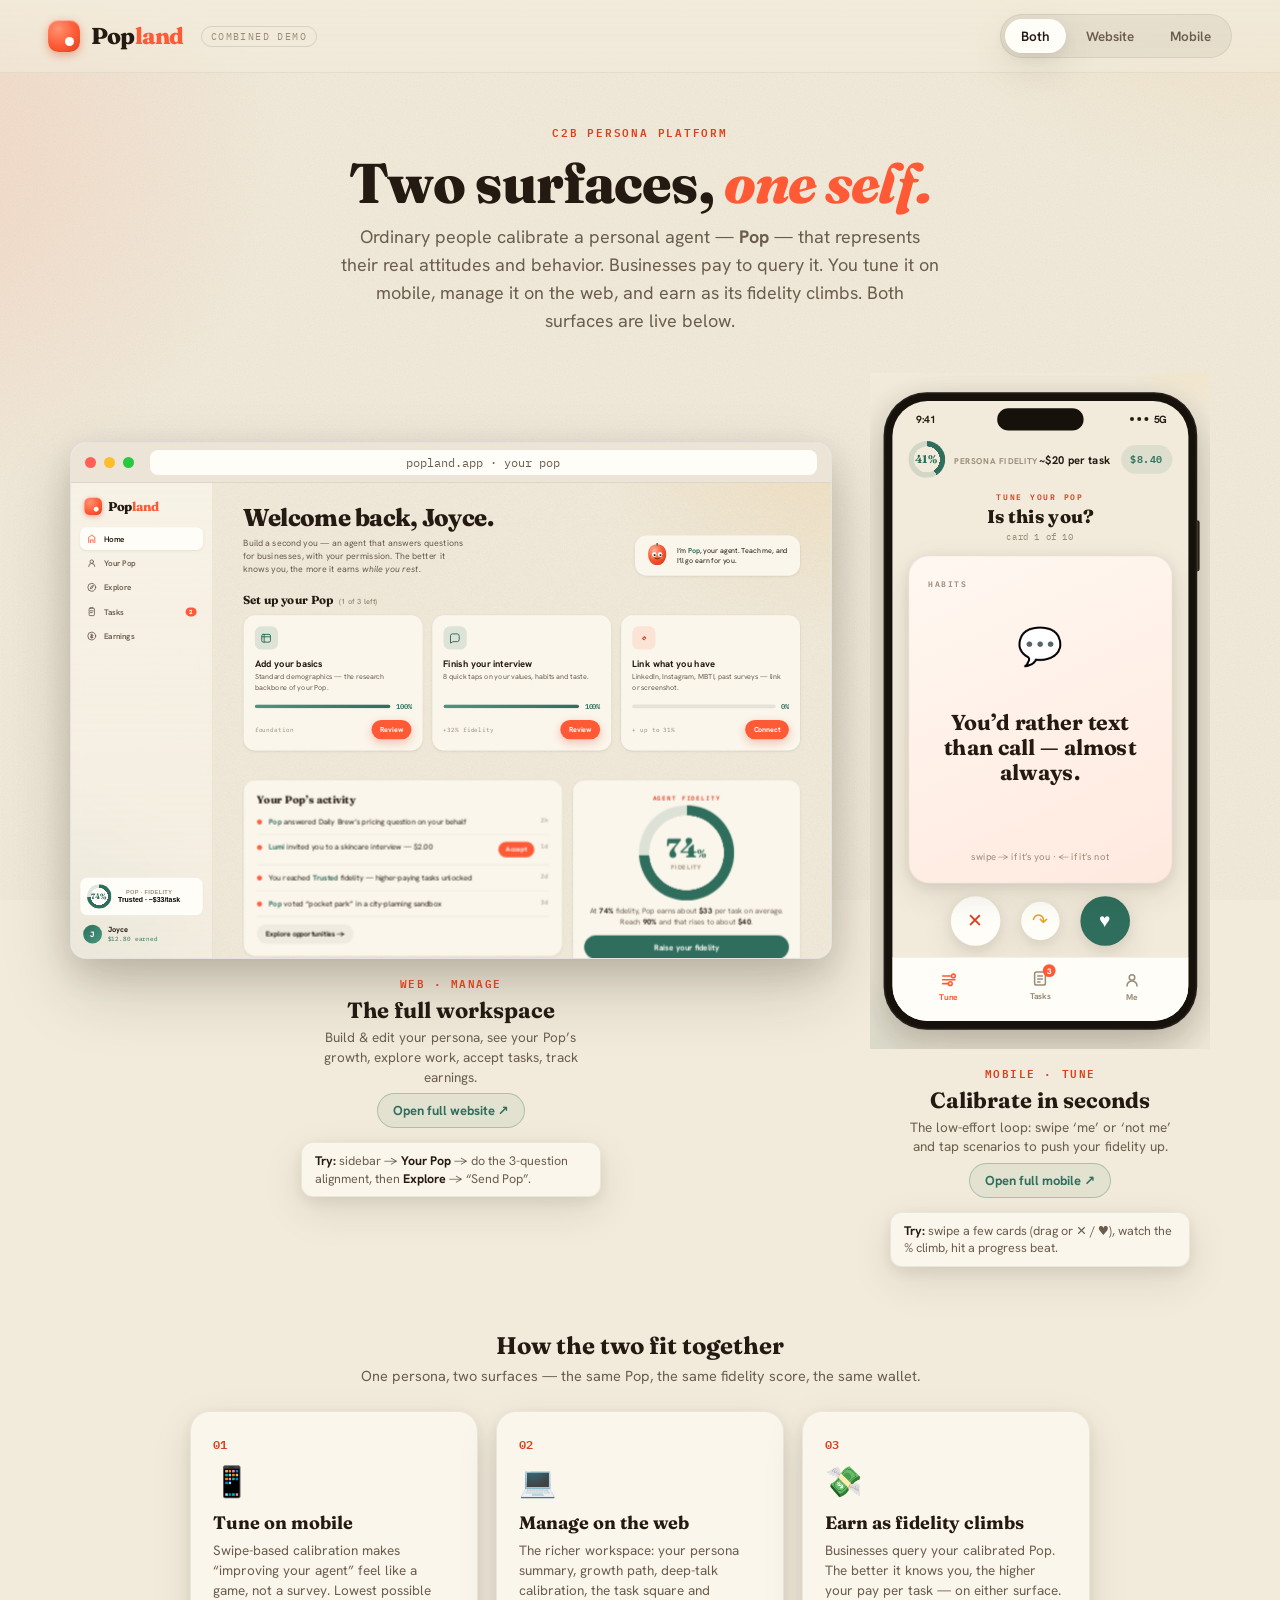
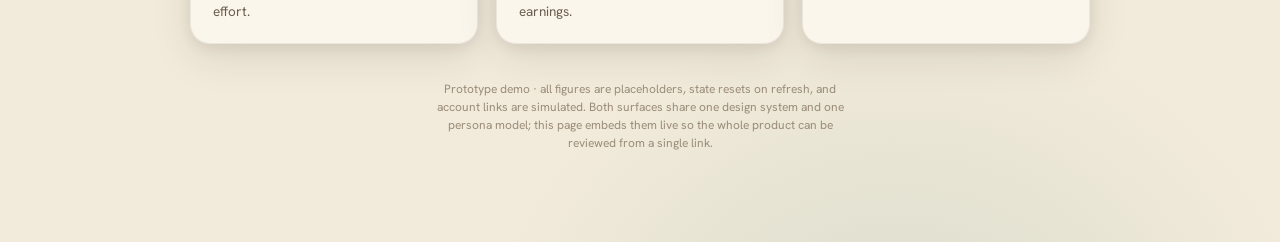
==== index.html @ 75ab948c "Popland combined demo (website + mobile) Co-Authored-By: Claude Opus 4.8 (1M context) <noreply@anthr" ====
<!DOCTYPE html>
<html lang="en">
<head>
  <meta charset="UTF-8" />
  <meta name="viewport" content="width=device-width, initial-scale=1.0" />
  <title>Popland — combined demo</title>
  <link rel="stylesheet" href="styles.css?v=1" />
  <link rel="icon" href="data:image/svg+xml,%3Csvg xmlns='http://www.w3.org/2000/svg' viewBox='0 0 32 32'%3E%3Crect width='32' height='32' rx='9' fill='%23FF5A36'/%3E%3Ccircle cx='21' cy='21' r='5' fill='%23FFFDF8'/%3E%3C/svg%3E" />
</head>
<body class="mode-both">
  <div class="grain"></div>

  <header class="top">
    <div class="brand"><span class="mark"></span><span class="name">Pop<span>land</span></span><span class="tag">combined demo</span></div>
    <nav class="seg" id="seg">
      <button data-mode="both" class="on">Both</button>
      <button data-mode="web">Website</button>
      <button data-mode="mobile">Mobile</button>
    </nav>
  </header>

  <div class="wrap">
    <section class="hero">
      <div class="hero-v hero-both">
        <span class="eyebrow">C2B persona platform</span>
        <h1>Two surfaces, <em>one self.</em></h1>
        <p>Ordinary people calibrate a personal agent — <b>Pop</b> — that represents their real attitudes and behavior. Businesses pay to query it. You tune it on mobile, manage it on the web, and earn as its fidelity climbs. Both surfaces are live below.</p>
      </div>
      <div class="hero-v hero-web">
        <span class="eyebrow">Web · the workspace</span>
        <h1>Your whole Pop, <em>in one workspace.</em></h1>
        <p>The desktop home base. Build and edit your persona, watch your Pop’s fidelity grow, calibrate with alignment and Deep Talk, browse the task square, and track everything you earn — all in one place.</p>
      </div>
      <div class="hero-v hero-mobile">
        <span class="eyebrow">Mobile · tune</span>
        <h1>Tune your Pop <em>in seconds.</em></h1>
        <p>The mobile app strips calibration down to one decision per screen. Swipe ‘me’ or ‘not me’, tap a scenario, and watch your fidelity — and your earning power — climb. Calibration that feels like play, not a survey.</p>
      </div>
    </section>

    <section class="stage">
      <!-- WEBSITE -->
      <div class="device col-web">
        <div class="browser">
          <div class="bar"><i></i><i></i><i></i><span class="url">popland.app  ·  your pop</span></div>
          <div class="screen"><iframe src="prototype/index.html?v=4" title="Popland website" loading="eager"></iframe></div>
        </div>
        <div class="cap">
          <div class="role">Web · manage</div>
          <h2>The full workspace</h2>
          <p>Build &amp; edit your persona, see your Pop’s growth, explore work, accept tasks, track earnings.</p>
          <a class="openfull" href="prototype/index.html?v=4" target="_blank" rel="noopener">Open full website ↗</a>
        </div>
        <div class="try"><b>Try:</b> sidebar → <b>Your Pop</b> → do the 3-question alignment, then <b>Explore</b> → “Send Pop”.</div>
      </div>

      <!-- MOBILE -->
      <div class="device col-mobile">
        <div class="phone-wrap"><iframe src="mobile/index.html?v=1" title="Popland mobile" loading="eager"></iframe></div>
        <div class="cap">
          <div class="role">Mobile · tune</div>
          <h2>Calibrate in seconds</h2>
          <p>The low-effort loop: swipe ‘me’ or ‘not me’ and tap scenarios to push your fidelity up.</p>
          <a class="openfull" href="mobile/index.html?v=1" target="_blank" rel="noopener">Open full mobile ↗</a>
        </div>
        <div class="try"><b>Try:</b> swipe a few cards (drag or ✕ / ♥), watch the % climb, hit a progress beat.</div>
      </div>
    </section>

    <section class="connect">
      <!-- BOTH -->
      <div class="connect-v connect-both">
        <h3>How the two fit together</h3>
        <p class="lead">One persona, two surfaces — the same Pop, the same fidelity score, the same wallet.</p>
        <div class="steps">
          <div class="step"><div class="n">01</div><div class="ic">📱</div><h4>Tune on mobile</h4>
            <p>Swipe-based calibration makes “improving your agent” feel like a game, not a survey. Lowest possible effort.</p></div>
          <div class="step"><div class="n">02</div><div class="ic">💻</div><h4>Manage on the web</h4>
            <p>The richer workspace: your persona summary, growth path, deep-talk calibration, the task square and earnings.</p></div>
          <div class="step"><div class="n">03</div><div class="ic">💸</div><h4>Earn as fidelity climbs</h4>
            <p>Businesses query your calibrated Pop. The better it knows you, the higher your pay per task — on either surface.</p></div>
        </div>
      </div>
      <!-- WEB -->
      <div class="connect-v connect-web">
        <h3>Inside the website</h3>
        <p class="lead">The full workspace, end to end.</p>
        <div class="steps">
          <div class="step"><div class="n">01</div><div class="ic">🧩</div><h4>Build your persona</h4>
            <p>Set it up once: standard demographics, a quick interview, and connect accounts — LinkedIn, Instagram, MBTI, past surveys.</p></div>
          <div class="step"><div class="n">02</div><div class="ic">🎯</div><h4>Calibrate deeper</h4>
            <p>Keep sharpening: 3-question alignment rounds, plus a Deep Talk page where you rate Pop’s guesses and reply by text or voice.</p></div>
          <div class="step"><div class="n">03</div><div class="ic">💼</div><h4>Explore, accept &amp; earn</h4>
            <p>The task square — send Pop, do studies yourself, or sign up for selective ones. Fidelity climbs the tier ladder and your pay rises.</p></div>
        </div>
      </div>
      <!-- MOBILE -->
      <div class="connect-v connect-mobile">
        <h3>What makes the mobile app tick</h3>
        <p class="lead">Built for the lowest possible cognitive load.</p>
        <div class="steps">
          <div class="step"><div class="n">01</div><div class="ic">👆</div><h4>Swipe to calibrate</h4>
            <p>‘Me’ / ‘not me’ on real cards (drag or tap), mixed with quick scenario picks. One decision per screen — the easiest way to teach Pop.</p></div>
          <div class="step"><div class="n">02</div><div class="ic">📈</div><h4>Feel the progress</h4>
            <p>Every few cards, a hit of progress: “you’re now X% — keep going to earn more.” Calibration tied directly to earnings.</p></div>
          <div class="step"><div class="n">03</div><div class="ic">⚡</div><h4>Work on the go</h4>
            <p>Accept or decline incoming tasks in a tap, and check your Pop’s persona and settings — all from your pocket.</p></div>
        </div>
      </div>
    </section>

    <p class="note">Prototype demo · all figures are placeholders, state resets on refresh, and account links are simulated. Both surfaces share one design system and one persona model; this page embeds them live so the whole product can be reviewed from a single link.</p>
  </div>

  <script>
    function setMode(m){
      if(!['both','web','mobile'].includes(m)) m='both';
      document.body.className = 'mode-' + m;
      document.querySelectorAll('#seg button').forEach(x => x.classList.toggle('on', x.dataset.mode===m));
      if(location.hash.replace('#','') !== m) history.replaceState(null,'', '#'+m);
    }
    document.getElementById('seg').addEventListener('click', e => {
      const b = e.target.closest('button[data-mode]'); if(b) setMode(b.dataset.mode);
    });
    setMode((location.hash||'').replace('#',''));   // deep-link: demo/#web or #mobile
  </script>
</body>
</html>
---- styles.css ----
/* ============================================================
   POPLAND · combined demo hub — website + mobile, one page
   ============================================================ */
@import url('https://fonts.googleapis.com/css2?family=Fraunces:ital,opsz,wght@0,9..144,400..900;1,9..144,400..900&family=Hanken+Grotesk:wght@400;500;600;700;800&family=IBM+Plex+Mono:wght@400;500;600&display=swap');

:root{
  --paper:#F2EBDB; --paper-2:#FBF6EC; --paper-3:#FFFDF8;
  --ink:#241A11; --ink-soft:#6B5D4D; --ink-faint:#9A8C79;
  --persimmon:#FF5A36; --persimmon-d:#DC3F1B; --spruce:#2F6E5C; --spruce-l:#46987F; --gold:#E8A427;
  --line:rgba(36,26,17,.12); --line-2:rgba(36,26,17,.07);
  --shadow:0 4px 14px rgba(36,26,17,.08),0 14px 40px rgba(36,26,17,.10);
  --shadow-lg:0 12px 34px rgba(36,26,17,.14),0 30px 70px rgba(36,26,17,.18);
  --ease:cubic-bezier(.22,.61,.36,1);
}
*{box-sizing:border-box;margin:0;padding:0;}
html,body{min-height:100%;}
body{font-family:'Hanken Grotesk',system-ui,sans-serif;color:var(--ink);-webkit-font-smoothing:antialiased;
  background:
    radial-gradient(55vw 45vw at 100% -8%,rgba(232,164,39,.16),transparent 60%),
    radial-gradient(50vw 48vw at -8% 8%,rgba(255,90,54,.13),transparent 60%),
    radial-gradient(55vw 50vw at 70% 108%,rgba(47,110,92,.13),transparent 60%),
    var(--paper);
  overflow-x:hidden;}
.grain{position:fixed;inset:0;z-index:0;pointer-events:none;opacity:.4;mix-blend-mode:multiply;
  background-image:url("data:image/svg+xml,%3Csvg xmlns='http://www.w3.org/2000/svg' width='160' height='160'%3E%3Cfilter id='n'%3E%3CfeTurbulence type='fractalNoise' baseFrequency='.9' numOctaves='2' stitchTiles='stitch'/%3E%3C/filter%3E%3Crect width='100%25' height='100%25' filter='url(%23n)' opacity='.3'/%3E%3C/svg%3E");}

/* header */
.top{position:sticky;top:0;z-index:50;display:flex;align-items:center;justify-content:space-between;gap:20px;
  padding:14px clamp(16px,4vw,48px);backdrop-filter:blur(12px);
  background:linear-gradient(180deg,rgba(242,235,219,.88),rgba(242,235,219,.55));border-bottom:1px solid var(--line-2);}
.brand{display:flex;align-items:center;gap:11px;}
.brand .mark{width:32px;height:32px;border-radius:10px;position:relative;flex:none;
  background:radial-gradient(circle at 32% 28%,#ff9270,var(--persimmon) 55%,var(--persimmon-d));
  box-shadow:0 3px 10px rgba(220,63,27,.4),inset 0 1px 1px rgba(255,255,255,.5);}
.brand .mark::after{content:"";position:absolute;width:9px;height:9px;border-radius:50%;background:var(--paper-3);right:6px;bottom:6px;}
.brand .name{font-family:'Fraunces',serif;font-size:23px;font-weight:800;letter-spacing:-.02em;}
.brand .name span{color:var(--persimmon);}
.brand .tag{font-family:'IBM Plex Mono',monospace;font-size:10px;letter-spacing:.14em;text-transform:uppercase;color:var(--ink-faint);border:1px solid var(--line);border-radius:100px;padding:3px 9px;margin-left:6px;}
.seg{display:flex;gap:4px;padding:4px;background:rgba(36,26,17,.05);border:1px solid var(--line-2);border-radius:100px;}
.seg button{font:inherit;font-size:13.5px;font-weight:600;cursor:pointer;border:0;background:transparent;color:var(--ink-soft);padding:8px 16px;border-radius:100px;transition:all .2s var(--ease);}
.seg button:hover{color:var(--ink);}
.seg button.on{background:var(--paper-3);color:var(--ink);box-shadow:var(--shadow);}

/* hero */
.wrap{position:relative;z-index:2;max-width:1280px;margin:0 auto;padding:clamp(24px,4vw,48px) clamp(16px,4vw,48px) 90px;}
.hero{text-align:center;max-width:760px;margin:0 auto 8px;}
.hero .eyebrow{font-family:'IBM Plex Mono',monospace;font-size:11px;letter-spacing:.16em;text-transform:uppercase;color:var(--persimmon-d);font-weight:600;}
.hero h1{font-family:'Fraunces',serif;font-weight:800;letter-spacing:-.02em;font-size:clamp(34px,5.5vw,56px);line-height:1.02;margin:12px 0;}
.hero h1 em{color:var(--persimmon);font-style:italic;}
.hero p{color:var(--ink-soft);font-size:clamp(15px,2vw,18px);line-height:1.55;max-width:60ch;margin:0 auto;}

/* stage with the two devices */
.stage{display:flex;align-items:center;justify-content:center;gap:clamp(18px,3vw,44px);flex-wrap:wrap;margin-top:38px;}
.device{display:flex;flex-direction:column;align-items:center;gap:14px;animation:rise .6s var(--ease) both;}
.device .cap{text-align:center;}
.device .cap .role{font-family:'IBM Plex Mono',monospace;font-size:11px;letter-spacing:.14em;text-transform:uppercase;color:var(--persimmon-d);font-weight:600;}
.device .cap h2{font-family:'Fraunces',serif;font-weight:700;font-size:22px;margin:4px 0 4px;}
.device .cap p{font-size:13.5px;color:var(--ink-soft);line-height:1.45;max-width:34ch;margin:0 auto;}
.device .openfull{margin-top:6px;font:inherit;font-size:13px;font-weight:700;color:var(--spruce);text-decoration:none;display:inline-flex;align-items:center;gap:6px;border:1px solid rgba(47,110,92,.3);background:rgba(47,110,92,.07);padding:8px 15px;border-radius:100px;transition:all .18s var(--ease);}
.device .openfull:hover{background:rgba(47,110,92,.13);}
.try{font-size:12.5px;color:var(--ink-soft);background:var(--paper-2);border:1px solid var(--line-2);border-radius:12px;padding:9px 13px;max-width:300px;line-height:1.4;box-shadow:var(--shadow);}
.try b{color:var(--ink);}

/* browser mockup (website) */
.browser{border-radius:16px;overflow:hidden;box-shadow:var(--shadow-lg);border:1px solid var(--line);background:#fff;}
.browser .bar{height:40px;display:flex;align-items:center;gap:8px;padding:0 14px;background:#ece4d6;border-bottom:1px solid var(--line-2);}
.browser .bar i{width:11px;height:11px;border-radius:50%;background:#cdbfa6;}
.browser .bar i:nth-child(1){background:#ff6157;}.browser .bar i:nth-child(2){background:#ffbd2e;}.browser .bar i:nth-child(3){background:#28c840;}
.browser .bar .url{flex:1;margin-left:8px;font-family:'IBM Plex Mono',monospace;font-size:12px;color:var(--ink-soft);background:var(--paper-3);border-radius:8px;padding:5px 12px;text-align:center;}
.browser .screen{position:relative;width:760px;height:475px;overflow:hidden;background:var(--paper);}
.browser .screen iframe{position:absolute;top:0;left:0;width:1373px;height:858px;border:0;transform:scale(.5535);transform-origin:top left;}

/* phone (mobile iframe already carries its own frame) */
.phone-wrap{position:relative;width:340px;height:676px;overflow:hidden;}
.phone-wrap iframe{position:absolute;top:0;left:0;width:425px;height:845px;border:0;transform:scale(.8);transform-origin:top left;}

/* focus modes */
body.mode-web .col-mobile{display:none;}
body.mode-mobile .col-web{display:none;}
/* mode-specific hero + bottom copy */
.hero-v,.connect-v{display:none;}
body.mode-both .hero-both,body.mode-both .connect-both{display:block;}
body.mode-web .hero-web,body.mode-web .connect-web{display:block;}
body.mode-mobile .hero-mobile,body.mode-mobile .connect-mobile{display:block;}

/* how-they-connect strip */
.connect{margin-top:64px;}
.connect h3{text-align:center;font-family:'Fraunces',serif;font-weight:700;font-size:24px;margin-bottom:6px;}
.connect .lead{text-align:center;color:var(--ink-soft);font-size:14.5px;margin-bottom:26px;}
.steps{display:grid;grid-template-columns:repeat(3,1fr);gap:18px;max-width:900px;margin:0 auto;}
@media (max-width:760px){.steps{grid-template-columns:1fr;}}
.step{background:var(--paper-2);border:1px solid var(--line-2);border-radius:20px;padding:22px;box-shadow:var(--shadow);}
.step .n{font-family:'IBM Plex Mono',monospace;font-size:12px;color:var(--persimmon-d);font-weight:600;}
.step .ic{font-size:30px;margin:8px 0 10px;}
.step h4{font-family:'Fraunces',serif;font-weight:700;font-size:18px;margin-bottom:6px;}
.step p{font-size:13.5px;color:var(--ink-soft);line-height:1.5;}
.step .arrow{position:relative;}

.note{text-align:center;color:var(--ink-faint);font-size:12px;margin-top:36px;max-width:60ch;margin-left:auto;margin-right:auto;line-height:1.5;}

@keyframes rise{from{opacity:0;transform:translateY(16px);}to{opacity:1;transform:none;}}
.col-web{animation-delay:.05s;}.col-mobile{animation-delay:.15s;}
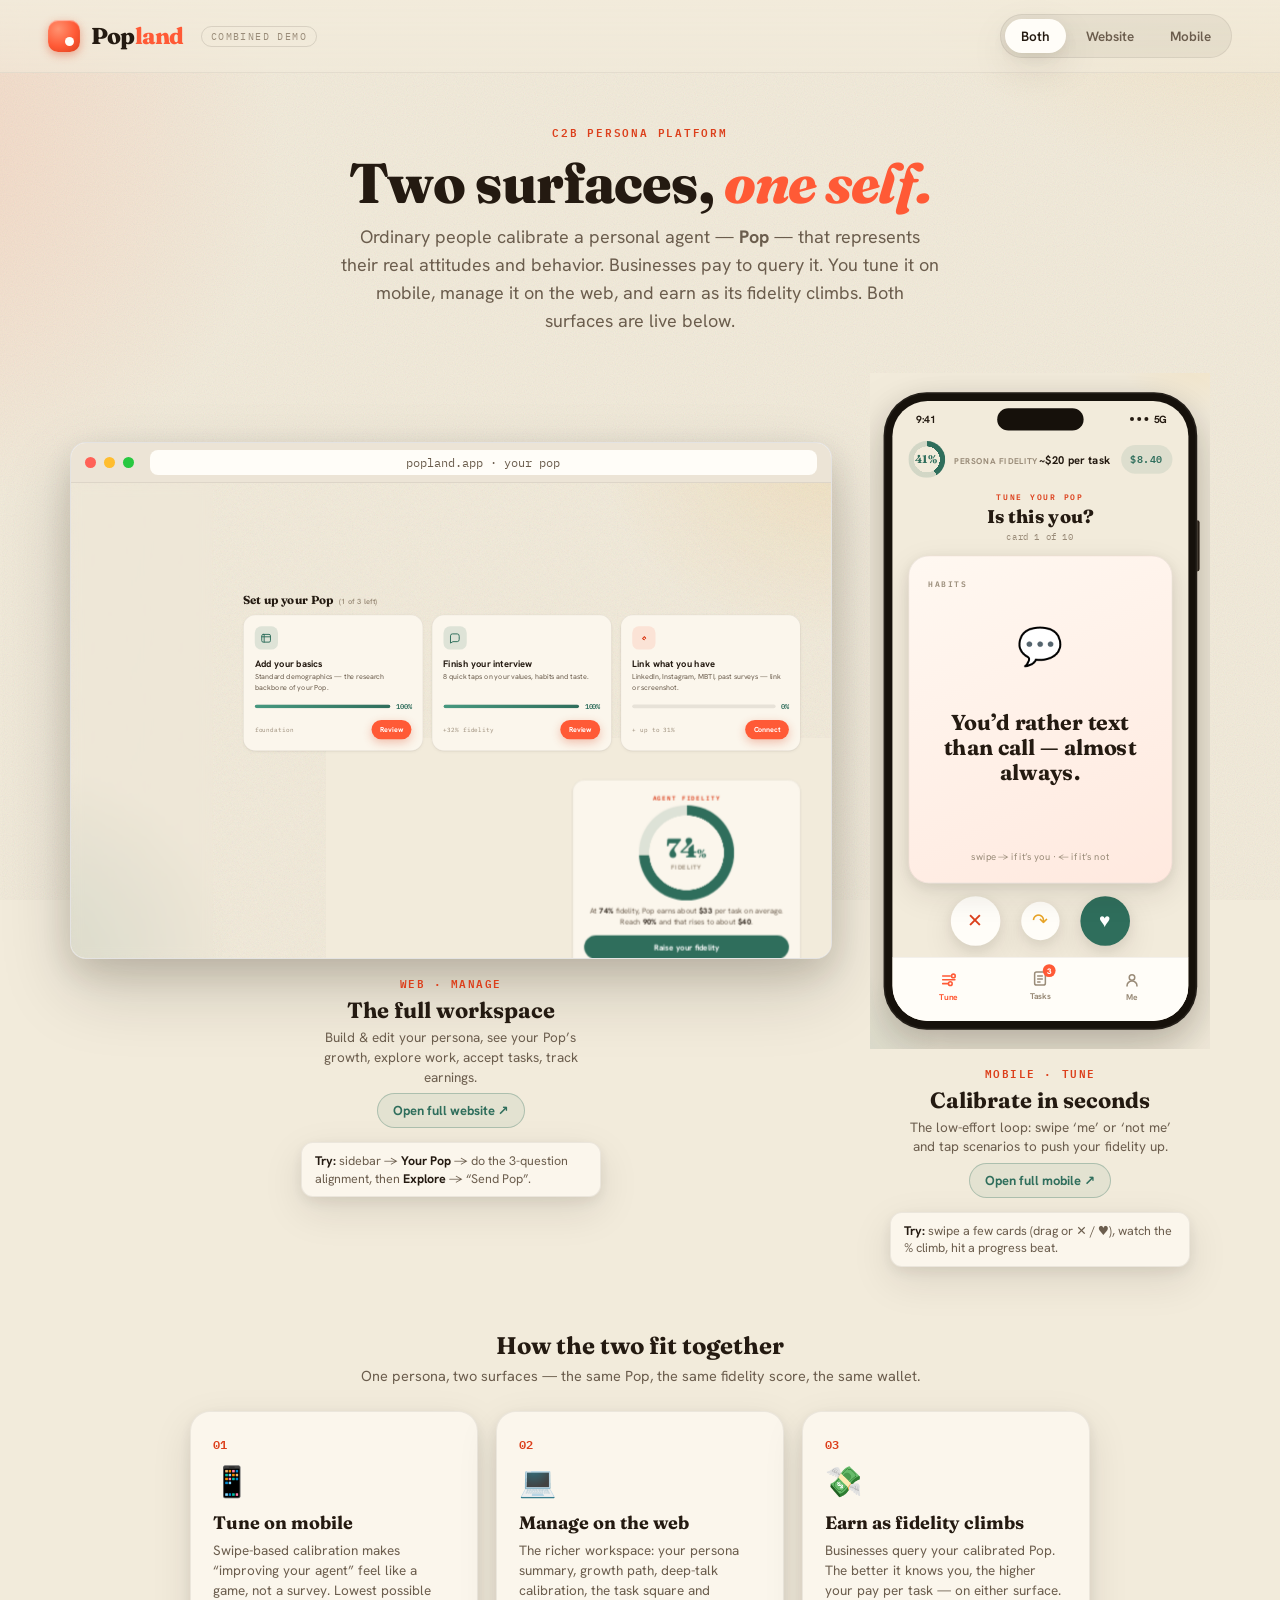
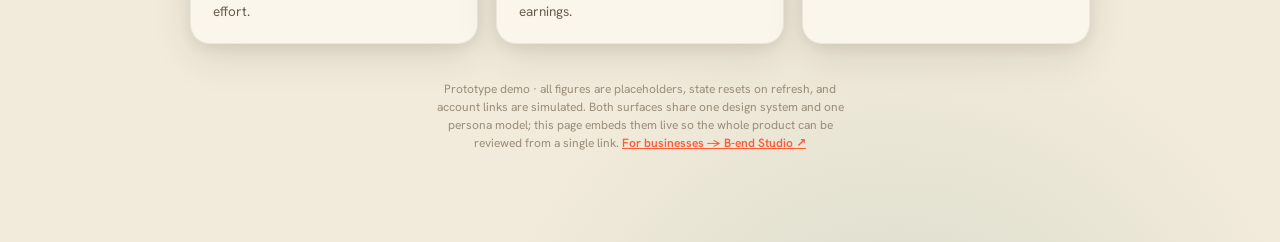
==== commit 181d5d4a: "Cross-link C-end ↔ B-end demos; fix Enter-console button contrast" ====
--- a/index.html
+++ b/index.html
@@ -109,7 +109,7 @@
       </div>
     </section>
 
-    <p class="note">Prototype demo · all figures are placeholders, state resets on refresh, and account links are simulated. Both surfaces share one design system and one persona model; this page embeds them live so the whole product can be reviewed from a single link.</p>
+    <p class="note">Prototype demo · all figures are placeholders, state resets on refresh, and account links are simulated. Both surfaces share one design system and one persona model; this page embeds them live so the whole product can be reviewed from a single link. <a href="b-end/" style="color:#FF5A36;font-weight:600;white-space:nowrap">For businesses → B-end Studio ↗</a></p>
   </div>
 
   <script>
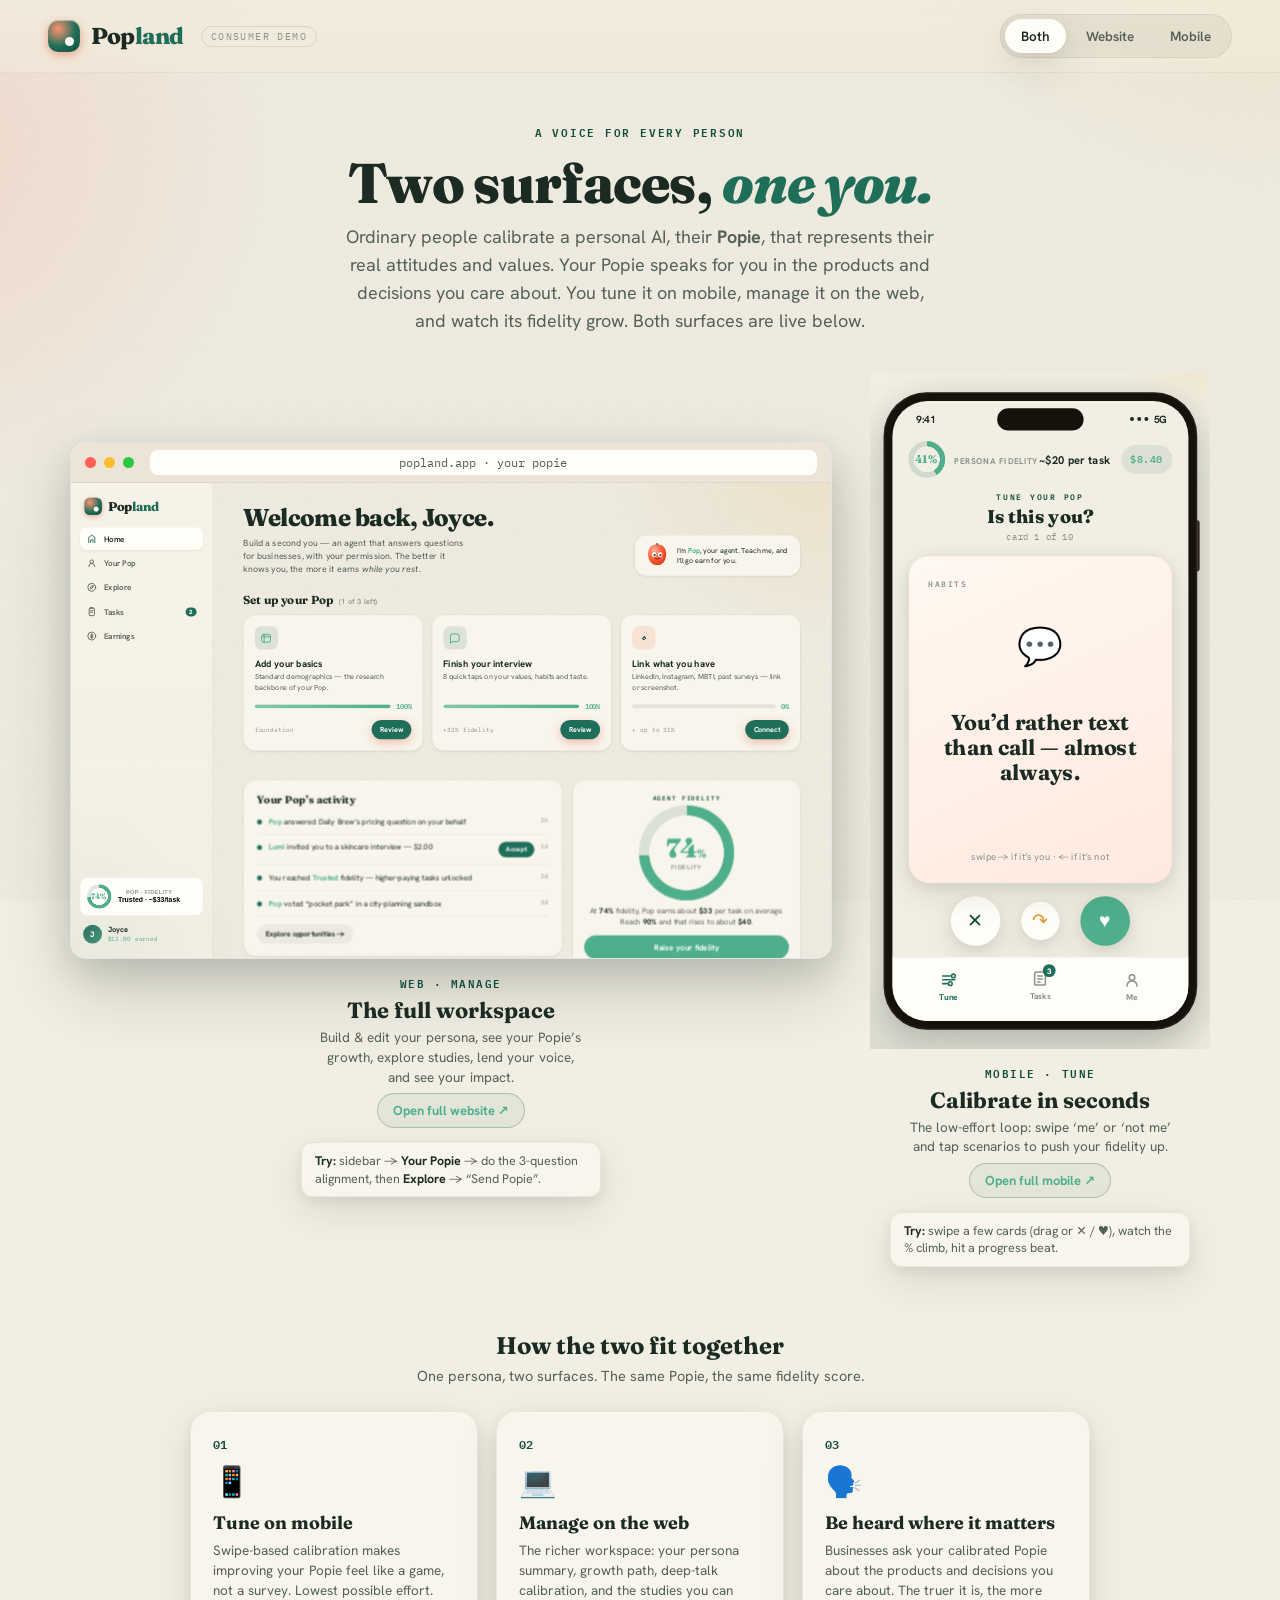
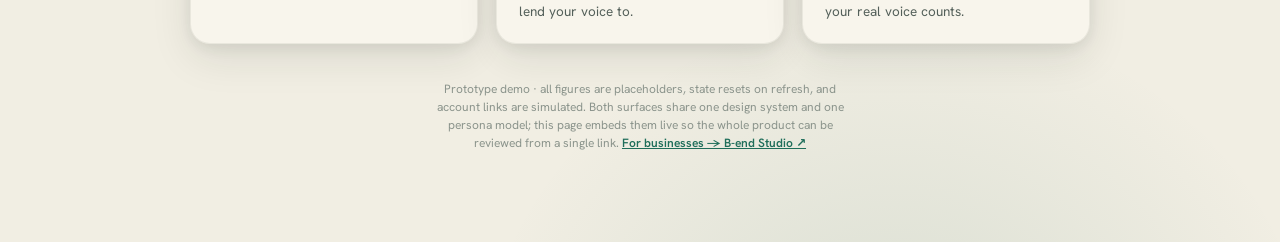
==== commit 8a050bb8: "consumer hub: voice-first rewrite (Popie, money demoted, no em-dashes) Reframes the root consumer de" ====
--- a/index.html
+++ b/index.html
@@ -3,15 +3,15 @@
 <head>
   <meta charset="UTF-8" />
   <meta name="viewport" content="width=device-width, initial-scale=1.0" />
-  <title>Popland — combined demo</title>
-  <link rel="stylesheet" href="styles.css?v=1" />
-  <link rel="icon" href="data:image/svg+xml,%3Csvg xmlns='http://www.w3.org/2000/svg' viewBox='0 0 32 32'%3E%3Crect width='32' height='32' rx='9' fill='%23FF5A36'/%3E%3Ccircle cx='21' cy='21' r='5' fill='%23FFFDF8'/%3E%3C/svg%3E" />
+  <title>Popland · consumer demo</title>
+  <link rel="stylesheet" href="styles.css?v=2" />
+  <link rel="icon" href="data:image/svg+xml,%3Csvg xmlns='http://www.w3.org/2000/svg' viewBox='0 0 32 32'%3E%3Crect width='32' height='32' rx='9' fill='%231F6E5A'/%3E%3Ccircle cx='21' cy='21' r='5' fill='%23D99A2B'/%3E%3C/svg%3E" />
 </head>
 <body class="mode-both">
   <div class="grain"></div>
 
   <header class="top">
-    <div class="brand"><span class="mark"></span><span class="name">Pop<span>land</span></span><span class="tag">combined demo</span></div>
+    <div class="brand"><span class="mark"></span><span class="name">Pop<span>land</span></span><span class="tag">consumer demo</span></div>
     <nav class="seg" id="seg">
       <button data-mode="both" class="on">Both</button>
       <button data-mode="web">Website</button>
@@ -22,19 +22,19 @@
   <div class="wrap">
     <section class="hero">
       <div class="hero-v hero-both">
-        <span class="eyebrow">C2B persona platform</span>
-        <h1>Two surfaces, <em>one self.</em></h1>
-        <p>Ordinary people calibrate a personal agent — <b>Pop</b> — that represents their real attitudes and behavior. Businesses pay to query it. You tune it on mobile, manage it on the web, and earn as its fidelity climbs. Both surfaces are live below.</p>
+        <span class="eyebrow">A voice for every person</span>
+        <h1>Two surfaces, <em>one you.</em></h1>
+        <p>Ordinary people calibrate a personal AI, their <b>Popie</b>, that represents their real attitudes and values. Your Popie speaks for you in the products and decisions you care about. You tune it on mobile, manage it on the web, and watch its fidelity grow. Both surfaces are live below.</p>
       </div>
       <div class="hero-v hero-web">
-        <span class="eyebrow">Web · the workspace</span>
-        <h1>Your whole Pop, <em>in one workspace.</em></h1>
-        <p>The desktop home base. Build and edit your persona, watch your Pop’s fidelity grow, calibrate with alignment and Deep Talk, browse the task square, and track everything you earn — all in one place.</p>
+        <span class="eyebrow">Web · your workspace</span>
+        <h1>Your whole Popie, <em>in one place.</em></h1>
+        <p>The desktop home base. Build and edit your persona, watch your Popie’s fidelity grow, calibrate with alignment and Deep Talk, browse the studies you can lend your voice to, and see the difference being heard makes. All in one place.</p>
       </div>
       <div class="hero-v hero-mobile">
         <span class="eyebrow">Mobile · tune</span>
-        <h1>Tune your Pop <em>in seconds.</em></h1>
-        <p>The mobile app strips calibration down to one decision per screen. Swipe ‘me’ or ‘not me’, tap a scenario, and watch your fidelity — and your earning power — climb. Calibration that feels like play, not a survey.</p>
+        <h1>Tune your Popie <em>in seconds.</em></h1>
+        <p>The mobile app strips calibration down to one decision per screen. Swipe ‘me’ or ‘not me’, tap a scenario, and watch your fidelity climb. Calibration that feels like play, not a survey.</p>
       </div>
     </section>
 
@@ -42,26 +42,26 @@
       <!-- WEBSITE -->
       <div class="device col-web">
         <div class="browser">
-          <div class="bar"><i></i><i></i><i></i><span class="url">popland.app  ·  your pop</span></div>
-          <div class="screen"><iframe src="prototype/index.html?v=4" title="Popland website" loading="eager"></iframe></div>
+          <div class="bar"><i></i><i></i><i></i><span class="url">popland.app  ·  your popie</span></div>
+          <div class="screen"><iframe src="prototype/index.html?v=5" title="Popland website" loading="eager"></iframe></div>
         </div>
         <div class="cap">
           <div class="role">Web · manage</div>
           <h2>The full workspace</h2>
-          <p>Build &amp; edit your persona, see your Pop’s growth, explore work, accept tasks, track earnings.</p>
-          <a class="openfull" href="prototype/index.html?v=4" target="_blank" rel="noopener">Open full website ↗</a>
+          <p>Build &amp; edit your persona, see your Popie’s growth, explore studies, lend your voice, and see your impact.</p>
+          <a class="openfull" href="prototype/index.html?v=5" target="_blank" rel="noopener">Open full website ↗</a>
         </div>
-        <div class="try"><b>Try:</b> sidebar → <b>Your Pop</b> → do the 3-question alignment, then <b>Explore</b> → “Send Pop”.</div>
+        <div class="try"><b>Try:</b> sidebar → <b>Your Popie</b> → do the 3-question alignment, then <b>Explore</b> → “Send Popie”.</div>
       </div>
 
       <!-- MOBILE -->
       <div class="device col-mobile">
-        <div class="phone-wrap"><iframe src="mobile/index.html?v=1" title="Popland mobile" loading="eager"></iframe></div>
+        <div class="phone-wrap"><iframe src="mobile/index.html?v=2" title="Popland mobile" loading="eager"></iframe></div>
         <div class="cap">
           <div class="role">Mobile · tune</div>
           <h2>Calibrate in seconds</h2>
           <p>The low-effort loop: swipe ‘me’ or ‘not me’ and tap scenarios to push your fidelity up.</p>
-          <a class="openfull" href="mobile/index.html?v=1" target="_blank" rel="noopener">Open full mobile ↗</a>
+          <a class="openfull" href="mobile/index.html?v=2" target="_blank" rel="noopener">Open full mobile ↗</a>
         </div>
         <div class="try"><b>Try:</b> swipe a few cards (drag or ✕ / ♥), watch the % climb, hit a progress beat.</div>
       </div>
@@ -71,14 +71,14 @@
       <!-- BOTH -->
       <div class="connect-v connect-both">
         <h3>How the two fit together</h3>
-        <p class="lead">One persona, two surfaces — the same Pop, the same fidelity score, the same wallet.</p>
+        <p class="lead">One persona, two surfaces. The same Popie, the same fidelity score.</p>
         <div class="steps">
           <div class="step"><div class="n">01</div><div class="ic">📱</div><h4>Tune on mobile</h4>
-            <p>Swipe-based calibration makes “improving your agent” feel like a game, not a survey. Lowest possible effort.</p></div>
+            <p>Swipe-based calibration makes improving your Popie feel like a game, not a survey. Lowest possible effort.</p></div>
           <div class="step"><div class="n">02</div><div class="ic">💻</div><h4>Manage on the web</h4>
-            <p>The richer workspace: your persona summary, growth path, deep-talk calibration, the task square and earnings.</p></div>
-          <div class="step"><div class="n">03</div><div class="ic">💸</div><h4>Earn as fidelity climbs</h4>
-            <p>Businesses query your calibrated Pop. The better it knows you, the higher your pay per task — on either surface.</p></div>
+            <p>The richer workspace: your persona summary, growth path, deep-talk calibration, and the studies you can lend your voice to.</p></div>
+          <div class="step"><div class="n">03</div><div class="ic">🗣️</div><h4>Be heard where it matters</h4>
+            <p>Businesses ask your calibrated Popie about the products and decisions you care about. The truer it is, the more your real voice counts.</p></div>
         </div>
       </div>
       <!-- WEB -->
@@ -87,11 +87,11 @@
         <p class="lead">The full workspace, end to end.</p>
         <div class="steps">
           <div class="step"><div class="n">01</div><div class="ic">🧩</div><h4>Build your persona</h4>
-            <p>Set it up once: standard demographics, a quick interview, and connect accounts — LinkedIn, Instagram, MBTI, past surveys.</p></div>
+            <p>Set it up once: standard demographics, a quick interview, and connect accounts like LinkedIn, Instagram, MBTI, and past surveys.</p></div>
           <div class="step"><div class="n">02</div><div class="ic">🎯</div><h4>Calibrate deeper</h4>
-            <p>Keep sharpening: 3-question alignment rounds, plus a Deep Talk page where you rate Pop’s guesses and reply by text or voice.</p></div>
-          <div class="step"><div class="n">03</div><div class="ic">💼</div><h4>Explore, accept &amp; earn</h4>
-            <p>The task square — send Pop, do studies yourself, or sign up for selective ones. Fidelity climbs the tier ladder and your pay rises.</p></div>
+            <p>Keep sharpening: 3-question alignment rounds, plus a Deep Talk page where you rate Popie’s guesses and reply by text or voice.</p></div>
+          <div class="step"><div class="n">03</div><div class="ic">🗣️</div><h4>Lend your voice</h4>
+            <p>The studies square: send your Popie, take part yourself, or sign up for selective ones. As fidelity climbs, your voice reaches more of what you care about.</p></div>
         </div>
       </div>
       <!-- MOBILE -->
@@ -100,16 +100,16 @@
         <p class="lead">Built for the lowest possible cognitive load.</p>
         <div class="steps">
           <div class="step"><div class="n">01</div><div class="ic">👆</div><h4>Swipe to calibrate</h4>
-            <p>‘Me’ / ‘not me’ on real cards (drag or tap), mixed with quick scenario picks. One decision per screen — the easiest way to teach Pop.</p></div>
-          <div class="step"><div class="n">02</div><div class="ic">📈</div><h4>Feel the progress</h4>
-            <p>Every few cards, a hit of progress: “you’re now X% — keep going to earn more.” Calibration tied directly to earnings.</p></div>
-          <div class="step"><div class="n">03</div><div class="ic">⚡</div><h4>Work on the go</h4>
-            <p>Accept or decline incoming tasks in a tap, and check your Pop’s persona and settings — all from your pocket.</p></div>
+            <p>‘Me’ or ‘not me’ on real cards (drag or tap), mixed with quick scenario picks. One decision per screen, the easiest way to teach your Popie.</p></div>
+          <div class="step"><div class="n">02</div><div class="ic">🌱</div><h4>Feel the progress</h4>
+            <p>Every few cards, a hit of progress: “you’re now X%, keep going.” Calibration that visibly grows your Popie.</p></div>
+          <div class="step"><div class="n">03</div><div class="ic">⚡</div><h4>On the go</h4>
+            <p>Accept or decline incoming studies in a tap, and check your Popie’s persona and settings, all from your pocket.</p></div>
         </div>
       </div>
     </section>
 
-    <p class="note">Prototype demo · all figures are placeholders, state resets on refresh, and account links are simulated. Both surfaces share one design system and one persona model; this page embeds them live so the whole product can be reviewed from a single link. <a href="b-end/" style="color:#FF5A36;font-weight:600;white-space:nowrap">For businesses → B-end Studio ↗</a></p>
+    <p class="note">Prototype demo · all figures are placeholders, state resets on refresh, and account links are simulated. Both surfaces share one design system and one persona model; this page embeds them live so the whole product can be reviewed from a single link. <a href="b-end/" style="color:#1F6E5A;font-weight:600;white-space:nowrap">For businesses → B-end Studio ↗</a></p>
   </div>
 
   <script>
--- a/styles.css
+++ b/styles.css
@@ -4,12 +4,12 @@
 @import url('https://fonts.googleapis.com/css2?family=Fraunces:ital,opsz,wght@0,9..144,400..900;1,9..144,400..900&family=Hanken+Grotesk:wght@400;500;600;700;800&family=IBM+Plex+Mono:wght@400;500;600&display=swap');
 
 :root{
-  --paper:#F2EBDB; --paper-2:#FBF6EC; --paper-3:#FFFDF8;
-  --ink:#241A11; --ink-soft:#6B5D4D; --ink-faint:#9A8C79;
-  --persimmon:#FF5A36; --persimmon-d:#DC3F1B; --spruce:#2F6E5C; --spruce-l:#46987F; --gold:#E8A427;
-  --line:rgba(36,26,17,.12); --line-2:rgba(36,26,17,.07);
-  --shadow:0 4px 14px rgba(36,26,17,.08),0 14px 40px rgba(36,26,17,.10);
-  --shadow-lg:0 12px 34px rgba(36,26,17,.14),0 30px 70px rgba(36,26,17,.18);
+  --paper:#F1EEE3; --paper-2:#F8F5EC; --paper-3:#FFFDF7;
+  --ink:#1B2A22; --ink-soft:#54605A; --ink-faint:#8B948C;
+  --persimmon:#1F6E5A; --persimmon-d:#134C3B; --spruce:#4FAF8C; --spruce-l:#7FC9AB; --gold:#D99A2B;
+  --line:rgba(27,42,34,.12); --line-2:rgba(27,42,34,.07);
+  --shadow:0 4px 14px rgba(27,42,34,.08),0 14px 40px rgba(27,42,34,.10);
+  --shadow-lg:0 12px 34px rgba(27,42,34,.14),0 30px 70px rgba(27,42,34,.18);
   --ease:cubic-bezier(.22,.61,.36,1);
 }
 *{box-sizing:border-box;margin:0;padding:0;}
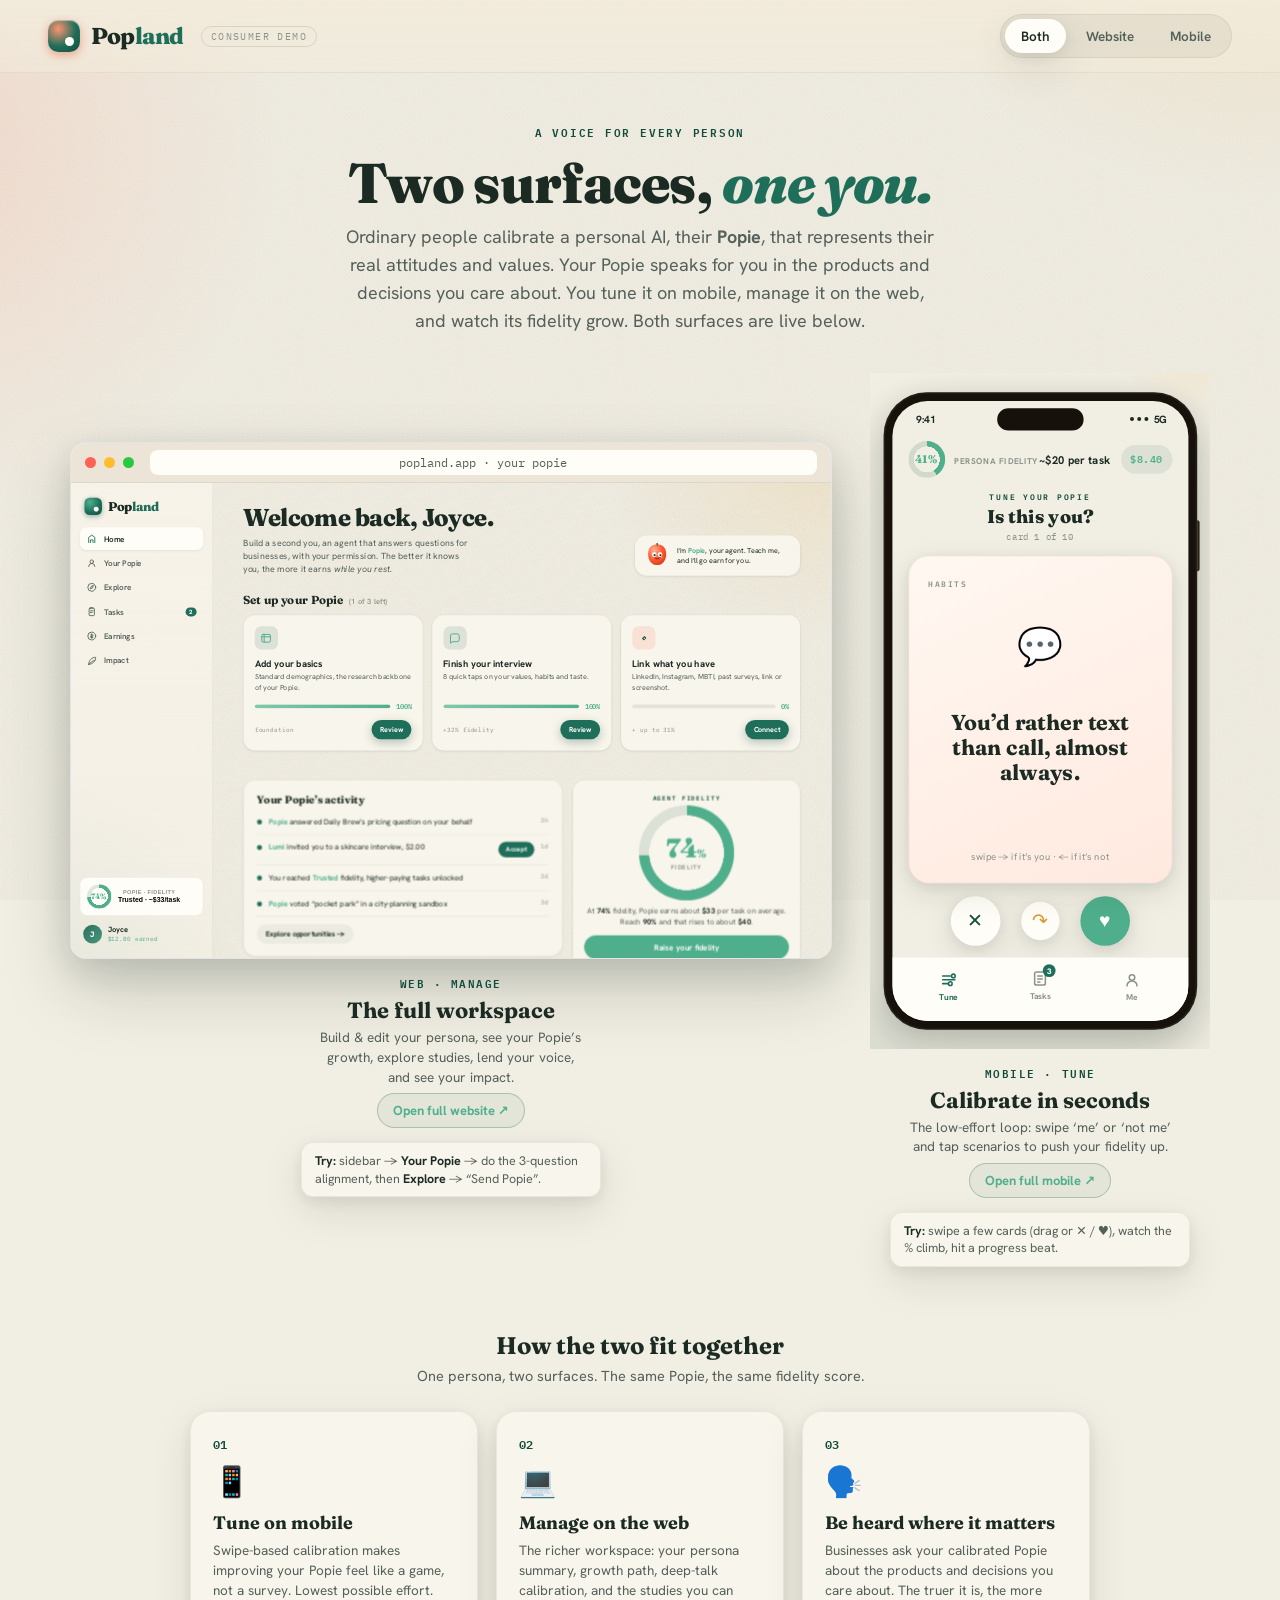
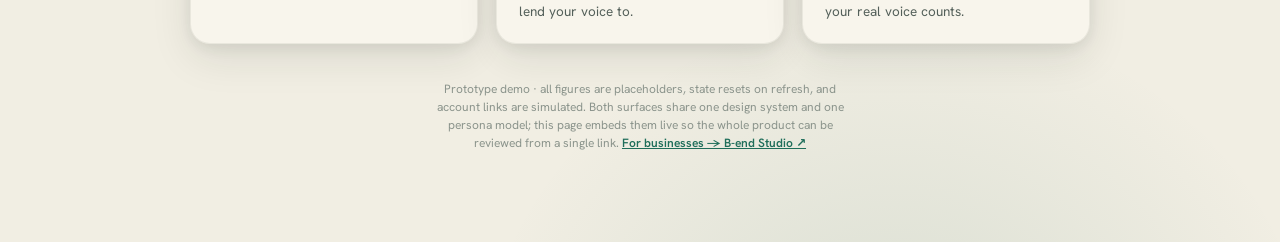
==== commit c1938cff: "consumer: add non-money Impact tab + environmental values to profile Profile now carries causes the " ====
--- a/index.html
+++ b/index.html
@@ -43,13 +43,13 @@
       <div class="device col-web">
         <div class="browser">
           <div class="bar"><i></i><i></i><i></i><span class="url">popland.app  ·  your popie</span></div>
-          <div class="screen"><iframe src="prototype/index.html?v=5" title="Popland website" loading="eager"></iframe></div>
+          <div class="screen"><iframe src="prototype/index.html?v=6" title="Popland website" loading="eager"></iframe></div>
         </div>
         <div class="cap">
           <div class="role">Web · manage</div>
           <h2>The full workspace</h2>
           <p>Build &amp; edit your persona, see your Popie’s growth, explore studies, lend your voice, and see your impact.</p>
-          <a class="openfull" href="prototype/index.html?v=5" target="_blank" rel="noopener">Open full website ↗</a>
+          <a class="openfull" href="prototype/index.html?v=6" target="_blank" rel="noopener">Open full website ↗</a>
         </div>
         <div class="try"><b>Try:</b> sidebar → <b>Your Popie</b> → do the 3-question alignment, then <b>Explore</b> → “Send Popie”.</div>
       </div>
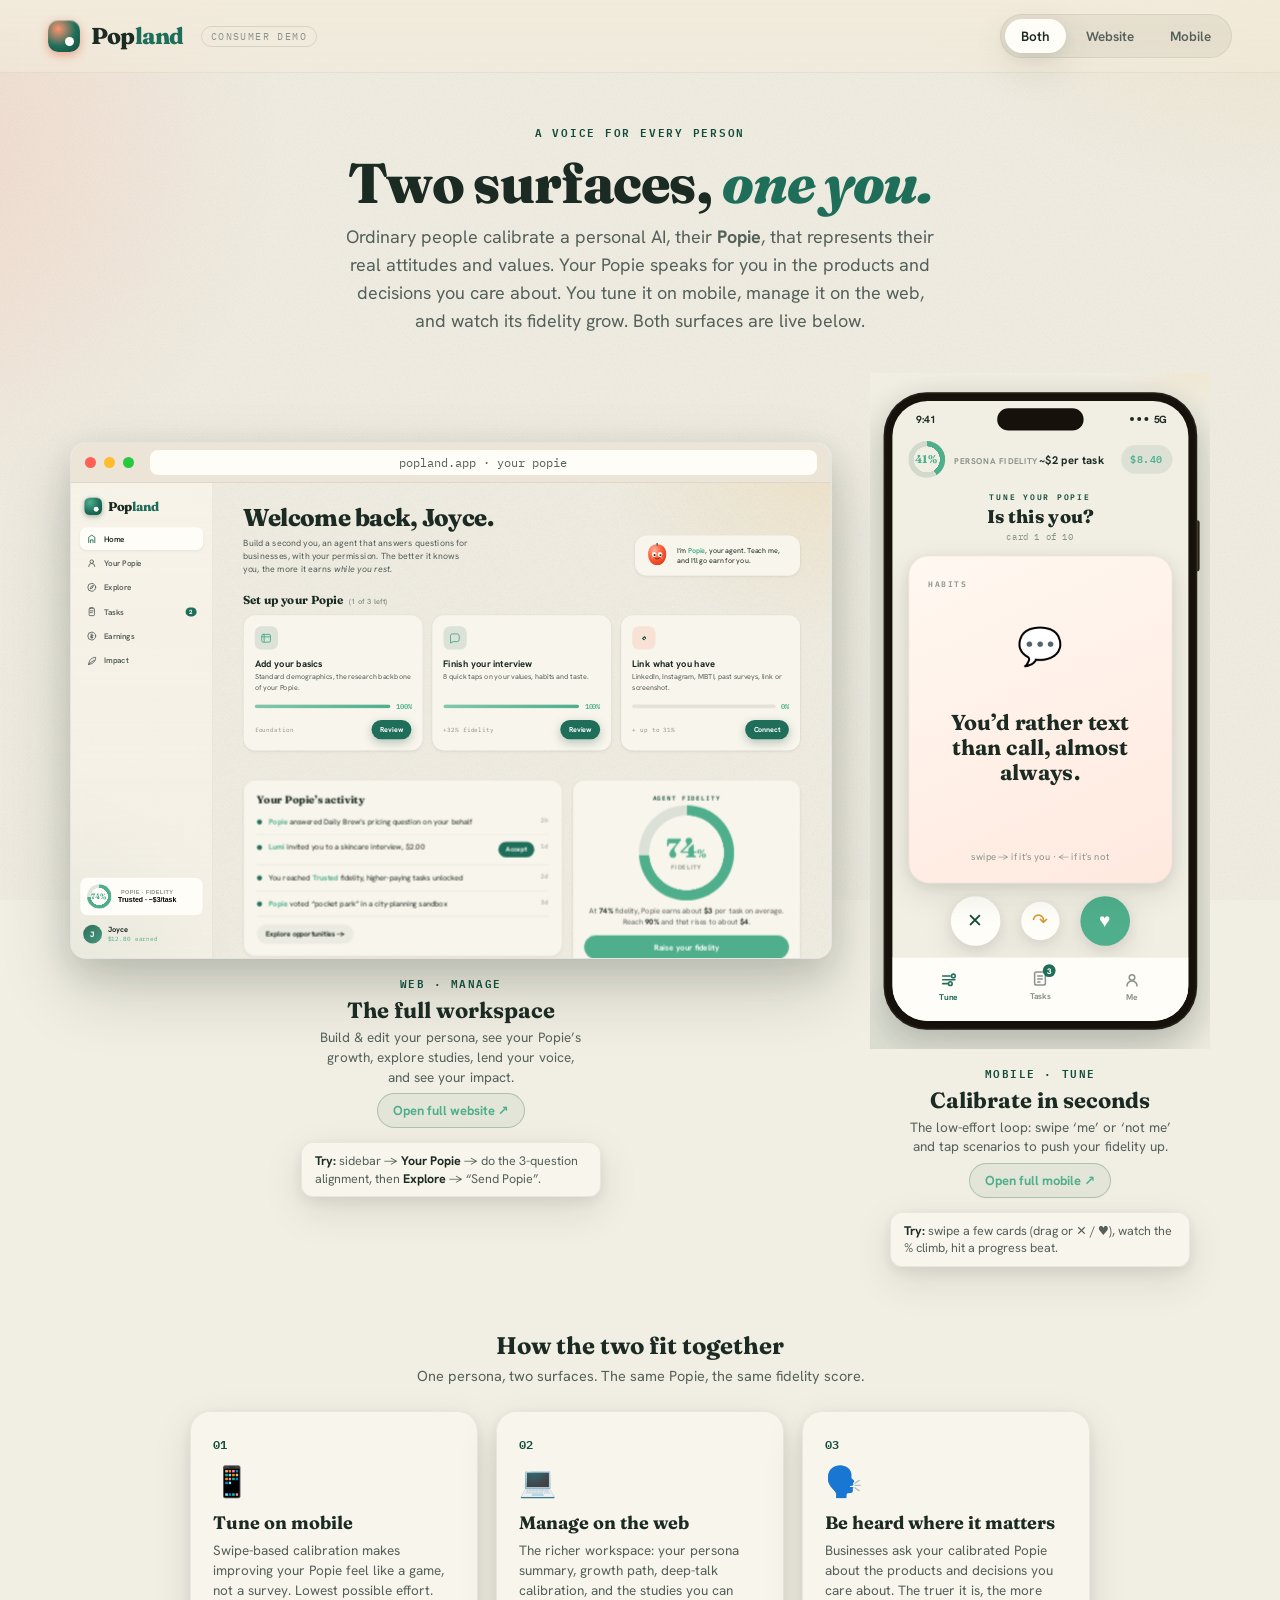
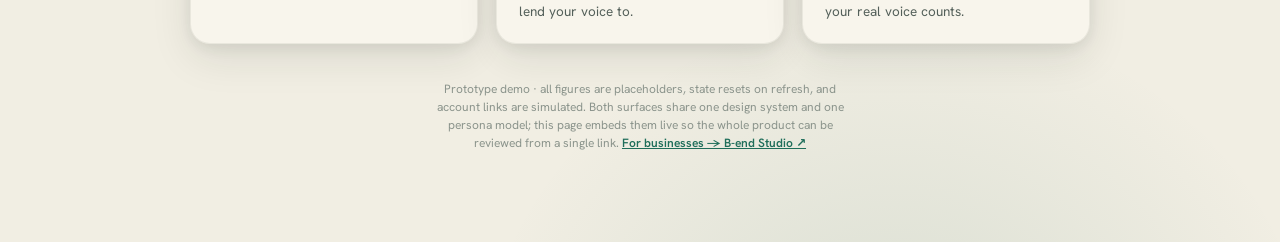
==== commit d4779f27: "consumer: realistic per-task pay ($2 rising to ~$3) + clearer eco value Rescales avgPerTask from ~$2" ====
--- a/index.html
+++ b/index.html
@@ -43,25 +43,25 @@
       <div class="device col-web">
         <div class="browser">
           <div class="bar"><i></i><i></i><i></i><span class="url">popland.app  ·  your popie</span></div>
-          <div class="screen"><iframe src="prototype/index.html?v=6" title="Popland website" loading="eager"></iframe></div>
+          <div class="screen"><iframe src="prototype/index.html?v=7" title="Popland website" loading="eager"></iframe></div>
         </div>
         <div class="cap">
           <div class="role">Web · manage</div>
           <h2>The full workspace</h2>
           <p>Build &amp; edit your persona, see your Popie’s growth, explore studies, lend your voice, and see your impact.</p>
-          <a class="openfull" href="prototype/index.html?v=6" target="_blank" rel="noopener">Open full website ↗</a>
+          <a class="openfull" href="prototype/index.html?v=7" target="_blank" rel="noopener">Open full website ↗</a>
         </div>
         <div class="try"><b>Try:</b> sidebar → <b>Your Popie</b> → do the 3-question alignment, then <b>Explore</b> → “Send Popie”.</div>
       </div>
 
       <!-- MOBILE -->
       <div class="device col-mobile">
-        <div class="phone-wrap"><iframe src="mobile/index.html?v=2" title="Popland mobile" loading="eager"></iframe></div>
+        <div class="phone-wrap"><iframe src="mobile/index.html?v=3" title="Popland mobile" loading="eager"></iframe></div>
         <div class="cap">
           <div class="role">Mobile · tune</div>
           <h2>Calibrate in seconds</h2>
           <p>The low-effort loop: swipe ‘me’ or ‘not me’ and tap scenarios to push your fidelity up.</p>
-          <a class="openfull" href="mobile/index.html?v=2" target="_blank" rel="noopener">Open full mobile ↗</a>
+          <a class="openfull" href="mobile/index.html?v=3" target="_blank" rel="noopener">Open full mobile ↗</a>
         </div>
         <div class="try"><b>Try:</b> swipe a few cards (drag or ✕ / ♥), watch the % climb, hit a progress beat.</div>
       </div>
